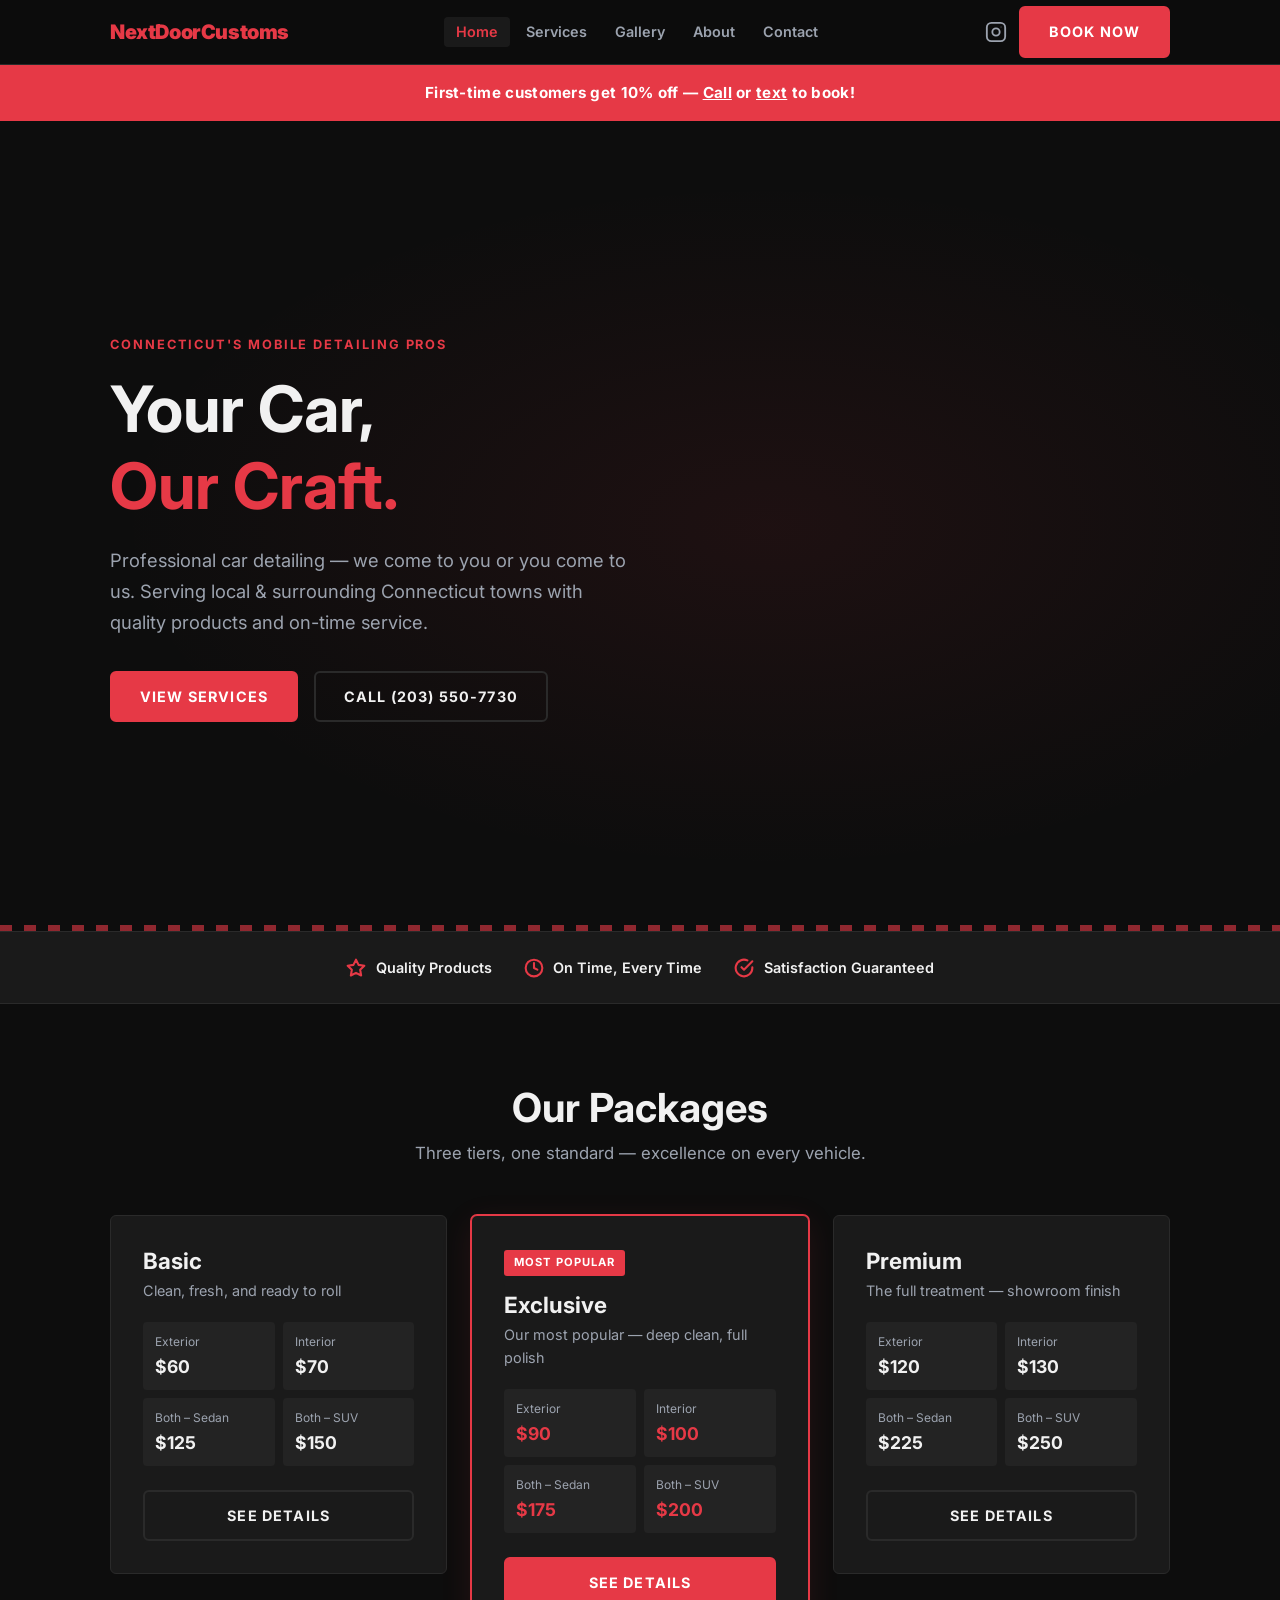
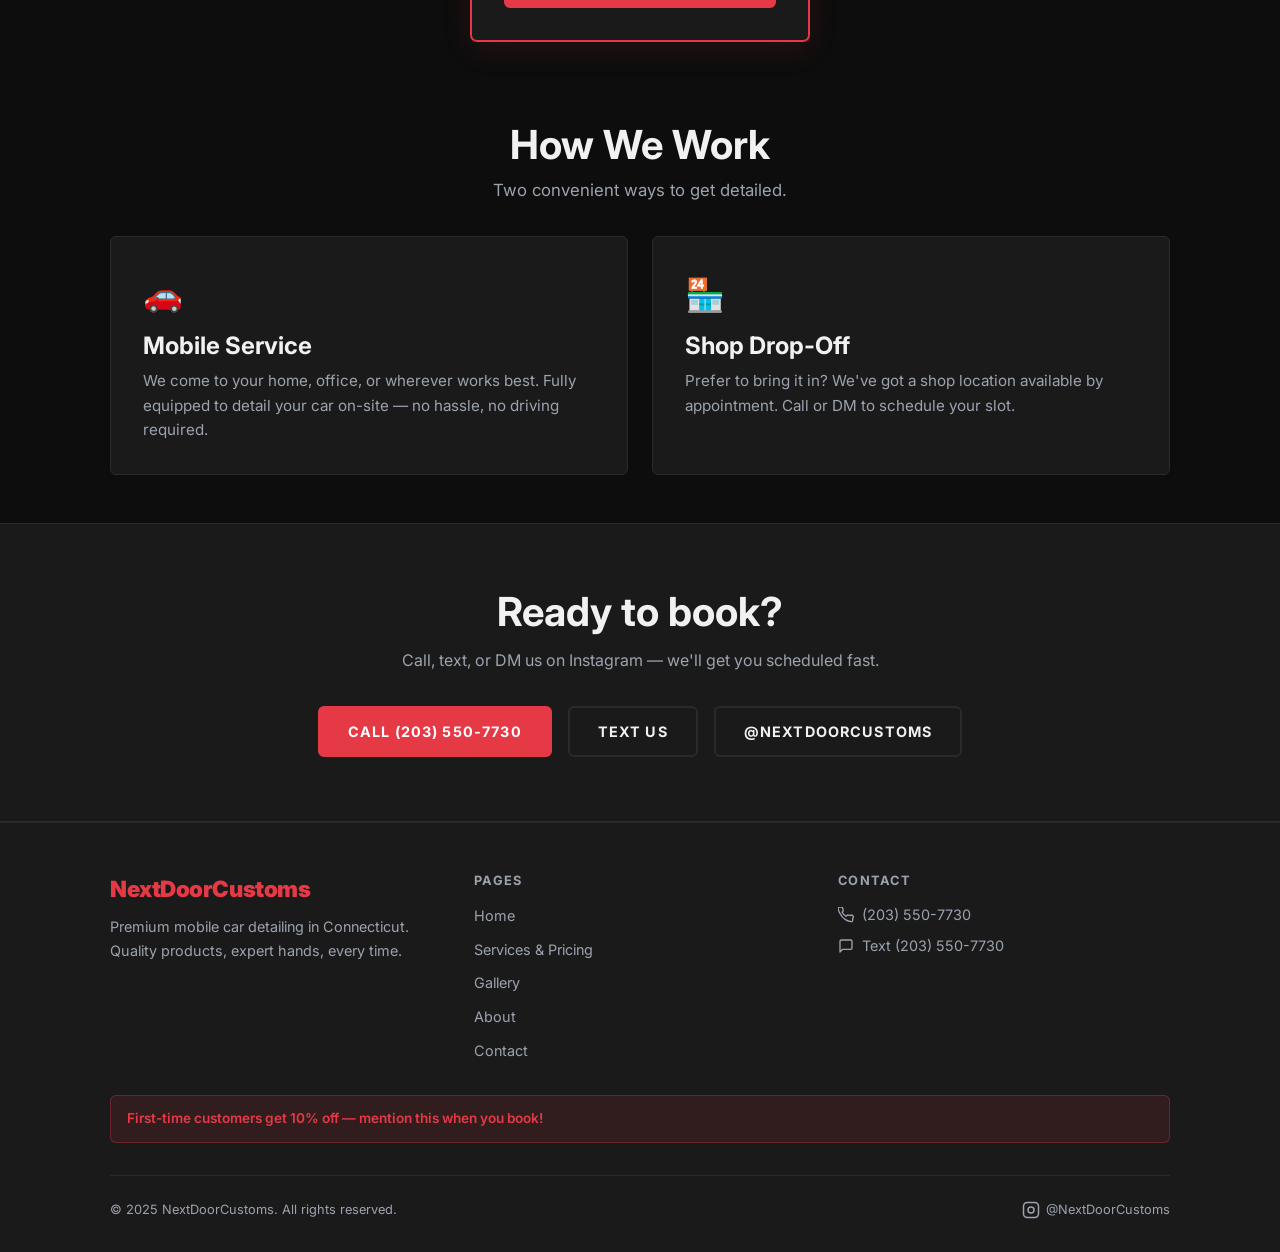
==== index.html @ 8de538e8 "Initial commit" ====
<!DOCTYPE html>
<html lang="en">
<head>
  <meta charset="UTF-8">
  <meta name="viewport" content="width=device-width, initial-scale=1.0">
  <title>NextDoorCustoms — Premium Car Detailing CT</title>
  <meta name="description" content="NextDoorCustoms — Premium mobile car detailing in Connecticut. Basic, Exclusive & Premium packages. First-time customers get 10% off. Call or text (203) 550-7730.">
  <meta property="og:title" content="NextDoorCustoms — Premium Car Detailing CT">
  <meta property="og:description" content="Mobile & shop detailing in CT. Quality products, on-time service. Book now — first-time customers get 10% off.">
  <meta property="og:type" content="website">
  <meta property="og:image" content="images/og-image.jpg">
  <meta name="twitter:card" content="summary_large_image">
  <link rel="canonical" href="https://nextdoorcustoms.com/">
  <link rel="stylesheet" href="css/styles.css">
</head>
<body>

  <!-- ===== HEADER ===== -->
  <header class="site-header">
    <div class="container">
      <nav class="nav" aria-label="Main navigation">
        <a href="index.html" class="nav-logo">NextDoorCustoms</a>
        <ul class="nav-links" role="list">
          <li><a href="index.html" class="active">Home</a></li>
          <li><a href="services.html">Services</a></li>
          <li><a href="gallery.html">Gallery</a></li>
          <li><a href="about.html">About</a></li>
          <li><a href="contact.html">Contact</a></li>
        </ul>
        <div class="nav-right">
          <a href="https://www.instagram.com/NextDoorCustoms" target="_blank" rel="noopener" class="nav-ig" aria-label="Instagram">
            <svg viewBox="0 0 24 24" fill="none" stroke="currentColor" stroke-width="2" stroke-linecap="round" stroke-linejoin="round" aria-hidden="true">
              <rect x="2" y="2" width="20" height="20" rx="5" ry="5"/><circle cx="12" cy="12" r="4"/>
              <circle cx="17.5" cy="6.5" r="0.5" fill="currentColor" stroke="none"/>
            </svg>
          </a>
          <a href="tel:2035507730" class="btn btn-primary">Book Now</a>
          <button class="nav-toggle" aria-expanded="false" aria-controls="mobile-nav" aria-label="Toggle menu">
            <span></span><span></span><span></span>
          </button>
        </div>
      </nav>
    </div>
    <nav id="mobile-nav" class="nav-mobile" aria-label="Mobile navigation">
      <a href="index.html" class="active">Home</a>
      <a href="services.html">Services</a>
      <a href="gallery.html">Gallery</a>
      <a href="about.html">About</a>
      <a href="contact.html">Contact</a>
      <a href="tel:2035507730" class="btn btn-primary">Call to Book</a>
      <a href="sms:2035507730" class="btn btn-outline">Text Us</a>
    </nav>
  </header>

  <!-- ===== PROMO BANNER ===== -->
  <div class="promo-banner" role="banner" aria-label="Promotion">
    First-time customers get <strong>10% off</strong> — <a href="tel:2035507730">Call</a> or <a href="sms:2035507730">text</a> to book!
  </div>

  <main>

    <!-- ===== HERO ===== -->
    <section class="hero" aria-labelledby="hero-heading">
      <div class="hero-bg" aria-hidden="true"></div>
      <div class="container">
        <div class="hero-content">
          <span class="hero-eyebrow">Connecticut's Mobile Detailing Pros</span>
          <h1 id="hero-heading">Your Car,<br><span class="accent">Our Craft.</span></h1>
          <p class="hero-sub">
            Professional car detailing — we come to you or you come to us.
            Serving local & surrounding Connecticut towns with quality products and on-time service.
          </p>
          <div class="hero-ctas">
            <a href="services.html" class="btn btn-primary">View Services</a>
            <a href="tel:2035507730" class="btn btn-outline">Call (203) 550-7730</a>
          </div>
        </div>
      </div>
      <div class="hero-checker" aria-hidden="true"></div>
    </section>

    <!-- ===== TRUST BADGES ===== -->
    <div class="trust-strip">
      <div class="container">
        <ul class="trust-list" role="list">
          <li class="trust-item">
            <svg width="20" height="20" viewBox="0 0 24 24" fill="none" stroke="currentColor" stroke-width="2.5" stroke-linecap="round" stroke-linejoin="round" aria-hidden="true"><path d="M12 2l3.09 6.26L22 9.27l-5 4.87 1.18 6.88L12 17.77l-6.18 3.25L7 14.14 2 9.27l6.91-1.01L12 2z"/></svg>
            Quality Products
          </li>
          <li class="trust-item">
            <svg width="20" height="20" viewBox="0 0 24 24" fill="none" stroke="currentColor" stroke-width="2.5" stroke-linecap="round" stroke-linejoin="round" aria-hidden="true"><circle cx="12" cy="12" r="10"/><polyline points="12 6 12 12 16 14"/></svg>
            On Time, Every Time
          </li>
          <li class="trust-item">
            <svg width="20" height="20" viewBox="0 0 24 24" fill="none" stroke="currentColor" stroke-width="2.5" stroke-linecap="round" stroke-linejoin="round" aria-hidden="true"><path d="M22 11.08V12a10 10 0 1 1-5.93-9.14"/><polyline points="22 4 12 14.01 9 11.01"/></svg>
            Satisfaction Guaranteed
          </li>
        </ul>
      </div>
    </div>

    <!-- ===== SERVICES TEASER ===== -->
    <section class="section" aria-labelledby="packages-heading">
      <div class="container">
        <div class="text-center">
          <h2 class="section-title" id="packages-heading">Our Packages</h2>
          <p class="section-subtitle">Three tiers, one standard — excellence on every vehicle.</p>
        </div>
        <div class="packages-grid">

          <!-- Basic -->
          <article class="package-card" aria-label="Basic package">
            <h3 class="package-name">Basic</h3>
            <p class="package-tagline">Clean, fresh, and ready to roll</p>
            <div class="package-price-grid">
              <div class="price-item"><div class="price-label">Exterior</div><div class="price-value">$60</div></div>
              <div class="price-item"><div class="price-label">Interior</div><div class="price-value">$70</div></div>
              <div class="price-item"><div class="price-label">Both – Sedan</div><div class="price-value">$125</div></div>
              <div class="price-item"><div class="price-label">Both – SUV</div><div class="price-value">$150</div></div>
            </div>
            <a href="services.html" class="btn btn-outline" style="width:100%;text-align:center;">See Details</a>
          </article>

          <!-- Exclusive (featured) -->
          <article class="package-card featured" aria-label="Exclusive package — most popular">
            <span class="package-badge">Most Popular</span>
            <h3 class="package-name">Exclusive</h3>
            <p class="package-tagline">Our most popular — deep clean, full polish</p>
            <div class="package-price-grid">
              <div class="price-item"><div class="price-label">Exterior</div><div class="price-value accent">$90</div></div>
              <div class="price-item"><div class="price-label">Interior</div><div class="price-value accent">$100</div></div>
              <div class="price-item"><div class="price-label">Both – Sedan</div><div class="price-value accent">$175</div></div>
              <div class="price-item"><div class="price-label">Both – SUV</div><div class="price-value accent">$200</div></div>
            </div>
            <a href="services.html" class="btn btn-primary" style="width:100%;text-align:center;">See Details</a>
          </article>

          <!-- Premium -->
          <article class="package-card" aria-label="Premium package">
            <h3 class="package-name">Premium</h3>
            <p class="package-tagline">The full treatment — showroom finish</p>
            <div class="package-price-grid">
              <div class="price-item"><div class="price-label">Exterior</div><div class="price-value">$120</div></div>
              <div class="price-item"><div class="price-label">Interior</div><div class="price-value">$130</div></div>
              <div class="price-item"><div class="price-label">Both – Sedan</div><div class="price-value">$225</div></div>
              <div class="price-item"><div class="price-label">Both – SUV</div><div class="price-value">$250</div></div>
            </div>
            <a href="services.html" class="btn btn-outline" style="width:100%;text-align:center;">See Details</a>
          </article>

        </div>
      </div>
    </section>

    <!-- ===== SERVICE OPTIONS ===== -->
    <section class="section section--sm" style="padding-top:0" aria-labelledby="how-heading">
      <div class="container">
        <div class="text-center" style="margin-bottom:2rem">
          <h2 class="section-title" id="how-heading">How We Work</h2>
          <p class="section-subtitle" style="margin-bottom:0">Two convenient ways to get detailed.</p>
        </div>
        <div class="options-grid">
          <div class="option-card">
            <div class="option-icon" aria-hidden="true">🚗</div>
            <h3>Mobile Service</h3>
            <p>We come to your home, office, or wherever works best. Fully equipped to detail your car on-site — no hassle, no driving required.</p>
          </div>
          <div class="option-card">
            <div class="option-icon" aria-hidden="true">🏪</div>
            <h3>Shop Drop-Off</h3>
            <p>Prefer to bring it in? We've got a shop location available by appointment. Call or DM to schedule your slot.</p>
          </div>
        </div>
      </div>
    </section>

    <!-- ===== CTA ===== -->
    <section class="cta-section" aria-labelledby="cta-heading">
      <div class="container">
        <h2 id="cta-heading">Ready to book?</h2>
        <p>Call, text, or DM us on Instagram — we'll get you scheduled fast.</p>
        <div class="cta-buttons">
          <a href="tel:2035507730" class="btn btn-primary">Call (203) 550-7730</a>
          <a href="sms:2035507730" class="btn btn-outline">Text Us</a>
          <a href="https://www.instagram.com/NextDoorCustoms" target="_blank" rel="noopener" class="btn btn-outline">@NextDoorCustoms</a>
        </div>
      </div>
    </section>

  </main>

  <!-- ===== FOOTER ===== -->
  <footer class="site-footer">
    <div class="container">
      <div class="footer-grid">
        <div class="footer-brand">
          <div class="nav-logo">NextDoorCustoms</div>
          <p>Premium mobile car detailing in Connecticut. Quality products, expert hands, every time.</p>
        </div>
        <div>
          <p class="footer-heading">Pages</p>
          <ul class="footer-links" role="list">
            <li><a href="index.html">Home</a></li>
            <li><a href="services.html">Services & Pricing</a></li>
            <li><a href="gallery.html">Gallery</a></li>
            <li><a href="about.html">About</a></li>
            <li><a href="contact.html">Contact</a></li>
          </ul>
        </div>
        <div>
          <p class="footer-heading">Contact</p>
          <div class="footer-contact-item">
            <svg width="16" height="16" viewBox="0 0 24 24" fill="none" stroke="currentColor" stroke-width="2" stroke-linecap="round" stroke-linejoin="round" aria-hidden="true"><path d="M22 16.92v3a2 2 0 01-2.18 2 19.79 19.79 0 01-8.63-3.07A19.5 19.5 0 013.07 9.81a19.79 19.79 0 01-3.07-8.63A2 2 0 012 0h3a2 2 0 012 1.72c.127.96.361 1.903.7 2.81a2 2 0 01-.45 2.11L6.09 7.91a16 16 0 006 6l1.27-1.27a2 2 0 012.11-.45c.907.339 1.85.573 2.81.7A2 2 0 0122 16.92z"/></svg>
            <a href="tel:2035507730">(203) 550-7730</a>
          </div>
          <div class="footer-contact-item">
            <svg width="16" height="16" viewBox="0 0 24 24" fill="none" stroke="currentColor" stroke-width="2" stroke-linecap="round" stroke-linejoin="round" aria-hidden="true"><path d="M21 15a2 2 0 01-2 2H7l-4 4V5a2 2 0 012-2h14a2 2 0 012 2z"/></svg>
            <a href="sms:2035507730">Text (203) 550-7730</a>
          </div>
        </div>
      </div>
      <div class="footer-promo" role="note">
        First-time customers get 10% off — mention this when you book!
      </div>
      <div class="footer-bottom">
        <span>&copy; 2025 NextDoorCustoms. All rights reserved.</span>
        <a href="https://www.instagram.com/NextDoorCustoms" target="_blank" rel="noopener" class="footer-ig" aria-label="Instagram @NextDoorCustoms">
          <svg viewBox="0 0 24 24" fill="none" stroke="currentColor" stroke-width="2" stroke-linecap="round" stroke-linejoin="round" aria-hidden="true">
            <rect x="2" y="2" width="20" height="20" rx="5" ry="5"/><circle cx="12" cy="12" r="4"/>
            <circle cx="17.5" cy="6.5" r="0.5" fill="currentColor" stroke="none"/>
          </svg>
          @NextDoorCustoms
        </a>
      </div>
    </div>
  </footer>

  <script src="js/main.js"></script>
</body>
</html>
---- css/styles.css ----
/* ============================================================
   NextDoorCustoms — styles.css
   ============================================================ */

/* --- Google Fonts --- */
@import url('https://fonts.googleapis.com/css2?family=Inter:wght@400;600;700;900&display=swap');

/* --- Design Tokens --- */
:root {
  --bg: #0D0D0D;
  --bg-card: #1A1A1A;
  --bg-card-hover: #222222;
  --accent: #E63946;
  --accent-hover: #C1121F;
  --text: #F1F1F1;
  --text-muted: #9CA3AF;
  --border: #2A2A2A;
  --radius: 6px;
  --max-width: 1100px;
  --transition: 0.2s ease;
}

/* --- Reset --- */
*, *::before, *::after { box-sizing: border-box; margin: 0; padding: 0; }
html { scroll-behavior: smooth; }
body {
  font-family: 'Inter', sans-serif;
  background: var(--bg);
  color: var(--text);
  font-size: 16px;
  line-height: 1.6;
  min-height: 100vh;
}
img { display: block; max-width: 100%; height: auto; }
a { color: inherit; text-decoration: none; }
ul { list-style: none; }

/* --- Layout Utilities --- */
.container {
  width: 100%;
  max-width: var(--max-width);
  margin: 0 auto;
  padding: 0 1.25rem;
}
.section { padding: 5rem 0; }
.section--sm { padding: 3rem 0; }
.text-center { text-align: center; }
.text-muted { color: var(--text-muted); }

/* --- Typography --- */
h1, h2, h3, h4 { font-weight: 700; line-height: 1.2; }
h1 { font-size: clamp(2.2rem, 6vw, 4rem); }
h2 { font-size: clamp(1.6rem, 4vw, 2.5rem); }
h3 { font-size: clamp(1.2rem, 3vw, 1.5rem); }
.section-title {
  font-size: clamp(1.6rem, 4vw, 2.5rem);
  margin-bottom: 0.5rem;
}
.section-subtitle {
  color: var(--text-muted);
  font-size: 1.05rem;
  margin-bottom: 3rem;
}

/* --- Accent --- */
.accent { color: var(--accent); }

/* --- Buttons --- */
.btn {
  display: inline-block;
  padding: 0.75rem 1.75rem;
  font-size: 0.9rem;
  font-weight: 700;
  letter-spacing: 0.08em;
  text-transform: uppercase;
  border-radius: var(--radius);
  border: 2px solid transparent;
  cursor: pointer;
  transition: background var(--transition), color var(--transition), border-color var(--transition);
  white-space: nowrap;
}
.btn-primary {
  background: var(--accent);
  color: #fff;
  border-color: var(--accent);
}
.btn-primary:hover, .btn-primary:focus {
  background: var(--accent-hover);
  border-color: var(--accent-hover);
}
.btn-outline {
  background: transparent;
  color: var(--text);
  border-color: var(--border);
}
.btn-outline:hover, .btn-outline:focus {
  border-color: var(--accent);
  color: var(--accent);
}

/* --- Card --- */
.card {
  background: var(--bg-card);
  border: 1px solid var(--border);
  border-radius: var(--radius);
  padding: 2rem;
  transition: transform var(--transition), border-color var(--transition);
}
.card:hover { transform: translateY(-4px); border-color: #3a3a3a; }

/* ============================================================
   HEADER / NAV
   ============================================================ */
.site-header {
  position: sticky;
  top: 0;
  z-index: 100;
  background: rgba(13, 13, 13, 0.95);
  backdrop-filter: blur(8px);
  border-bottom: 1px solid var(--border);
}
.nav {
  display: flex;
  align-items: center;
  justify-content: space-between;
  height: 64px;
  gap: 1rem;
}
.nav-logo {
  font-size: 1.25rem;
  font-weight: 900;
  color: var(--accent);
  letter-spacing: -0.02em;
  flex-shrink: 0;
}
.nav-links {
  display: flex;
  align-items: center;
  gap: 0.25rem;
}
.nav-links a {
  padding: 0.4rem 0.75rem;
  font-size: 0.9rem;
  font-weight: 600;
  color: var(--text-muted);
  border-radius: 4px;
  transition: color var(--transition), background var(--transition);
}
.nav-links a:hover,
.nav-links a.active {
  color: var(--text);
  background: var(--bg-card);
}
.nav-links a.active { color: var(--accent); }
.nav-right {
  display: flex;
  align-items: center;
  gap: 0.75rem;
  flex-shrink: 0;
}
.nav-ig {
  display: flex;
  align-items: center;
  color: var(--text-muted);
  transition: color var(--transition);
}
.nav-ig:hover { color: var(--accent); }
.nav-ig svg { width: 22px; height: 22px; }

/* Hamburger */
.nav-toggle {
  display: none;
  background: none;
  border: none;
  cursor: pointer;
  padding: 0.25rem;
  color: var(--text);
}
.nav-toggle span {
  display: block;
  width: 24px;
  height: 2px;
  background: currentColor;
  margin: 5px 0;
  transition: transform var(--transition), opacity var(--transition);
}
.nav-toggle[aria-expanded="true"] span:nth-child(1) { transform: translateY(7px) rotate(45deg); }
.nav-toggle[aria-expanded="true"] span:nth-child(2) { opacity: 0; }
.nav-toggle[aria-expanded="true"] span:nth-child(3) { transform: translateY(-7px) rotate(-45deg); }

/* Mobile Nav */
.nav-mobile {
  display: none;
  flex-direction: column;
  gap: 0.25rem;
  padding: 1rem 1.25rem 1.5rem;
  border-top: 1px solid var(--border);
  background: var(--bg);
}
.nav-mobile.open { display: flex; }
.nav-mobile a {
  padding: 0.6rem 0.75rem;
  font-size: 1rem;
  font-weight: 600;
  color: var(--text-muted);
  border-radius: 4px;
}
.nav-mobile a:hover,
.nav-mobile a.active { color: var(--accent); }
.nav-mobile .btn { width: 100%; text-align: center; margin-top: 0.5rem; }

@media (max-width: 720px) {
  .nav-links { display: none; }
  .nav-toggle { display: block; }
}

/* ============================================================
   FOOTER
   ============================================================ */
.site-footer {
  background: var(--bg-card);
  border-top: 1px solid var(--border);
  padding: 3rem 0 2rem;
}
.footer-grid {
  display: grid;
  grid-template-columns: repeat(auto-fit, minmax(200px, 1fr));
  gap: 2rem;
  margin-bottom: 2rem;
}
.footer-brand .nav-logo { font-size: 1.4rem; margin-bottom: 0.5rem; }
.footer-brand p { color: var(--text-muted); font-size: 0.9rem; line-height: 1.7; }
.footer-heading {
  font-size: 0.8rem;
  font-weight: 700;
  letter-spacing: 0.1em;
  text-transform: uppercase;
  color: var(--text-muted);
  margin-bottom: 0.75rem;
}
.footer-links { display: flex; flex-direction: column; gap: 0.5rem; }
.footer-links a {
  color: var(--text-muted);
  font-size: 0.9rem;
  transition: color var(--transition);
}
.footer-links a:hover { color: var(--accent); }
.footer-contact-item {
  display: flex;
  align-items: center;
  gap: 0.5rem;
  color: var(--text-muted);
  font-size: 0.9rem;
  margin-bottom: 0.5rem;
}
.footer-contact-item a {
  color: var(--text-muted);
  transition: color var(--transition);
}
.footer-contact-item a:hover { color: var(--accent); }
.footer-promo {
  background: rgba(230, 57, 70, 0.12);
  border: 1px solid rgba(230, 57, 70, 0.3);
  border-radius: var(--radius);
  padding: 0.75rem 1rem;
  font-size: 0.85rem;
  color: var(--accent);
  font-weight: 600;
  margin-bottom: 2rem;
}
.footer-bottom {
  border-top: 1px solid var(--border);
  padding-top: 1.5rem;
  display: flex;
  align-items: center;
  justify-content: space-between;
  flex-wrap: wrap;
  gap: 0.5rem;
  font-size: 0.8rem;
  color: var(--text-muted);
}
.footer-ig {
  display: flex;
  align-items: center;
  gap: 0.4rem;
  color: var(--text-muted);
  transition: color var(--transition);
}
.footer-ig:hover { color: var(--accent); }
.footer-ig svg { width: 18px; height: 18px; }

/* ============================================================
   HERO
   ============================================================ */
.hero {
  position: relative;
  min-height: 90vh;
  display: flex;
  align-items: center;
  overflow: hidden;
  padding: 5rem 0;
}
.hero-bg {
  position: absolute;
  inset: 0;
  background: radial-gradient(ellipse at 60% 50%, rgba(230, 57, 70, 0.08) 0%, transparent 60%);
  pointer-events: none;
}
.hero-checker {
  position: absolute;
  bottom: 0;
  left: 0;
  right: 0;
  height: 6px;
  background: repeating-linear-gradient(
    90deg,
    var(--accent) 0px,
    var(--accent) 12px,
    transparent 12px,
    transparent 24px
  );
  opacity: 0.6;
}
.hero-content { position: relative; max-width: 680px; }
.hero-eyebrow {
  display: inline-block;
  font-size: 0.8rem;
  font-weight: 700;
  letter-spacing: 0.15em;
  text-transform: uppercase;
  color: var(--accent);
  margin-bottom: 1rem;
}
.hero h1 { margin-bottom: 1.25rem; }
.hero-sub {
  font-size: 1.15rem;
  color: var(--text-muted);
  margin-bottom: 2rem;
  line-height: 1.7;
  max-width: 520px;
}
.hero-ctas { display: flex; gap: 1rem; flex-wrap: wrap; }

/* ============================================================
   TRUST BADGES
   ============================================================ */
.trust-strip {
  background: var(--bg-card);
  border-top: 1px solid var(--border);
  border-bottom: 1px solid var(--border);
  padding: 1.5rem 0;
}
.trust-list {
  display: flex;
  align-items: center;
  justify-content: center;
  flex-wrap: wrap;
  gap: 2rem;
}
.trust-item {
  display: flex;
  align-items: center;
  gap: 0.6rem;
  font-weight: 600;
  font-size: 0.9rem;
}
.trust-item svg { color: var(--accent); flex-shrink: 0; }

/* ============================================================
   PROMO BANNER
   ============================================================ */
.promo-banner {
  background: var(--accent);
  color: #fff;
  text-align: center;
  padding: 1rem;
  font-weight: 700;
  font-size: 0.95rem;
  letter-spacing: 0.02em;
}
.promo-banner a {
  text-decoration: underline;
  color: #fff;
}

/* ============================================================
   SERVICE CARDS GRID (home teaser + services page)
   ============================================================ */
.packages-grid {
  display: grid;
  grid-template-columns: repeat(auto-fit, minmax(280px, 1fr));
  gap: 1.5rem;
  align-items: start;
}
.package-card {
  background: var(--bg-card);
  border: 1px solid var(--border);
  border-radius: var(--radius);
  padding: 2rem;
  position: relative;
  transition: transform var(--transition), border-color var(--transition);
}
.package-card:hover { transform: translateY(-4px); border-color: #3a3a3a; }
.package-card.featured {
  border-color: var(--accent);
  box-shadow: 0 0 0 1px var(--accent), 0 8px 32px rgba(230, 57, 70, 0.12);
}
.package-badge {
  display: inline-block;
  background: var(--accent);
  color: #fff;
  font-size: 0.7rem;
  font-weight: 700;
  letter-spacing: 0.1em;
  text-transform: uppercase;
  padding: 0.25rem 0.6rem;
  border-radius: 3px;
  margin-bottom: 1rem;
}
.package-name {
  font-size: 1.4rem;
  font-weight: 700;
  margin-bottom: 0.25rem;
}
.package-tagline { color: var(--text-muted); font-size: 0.9rem; margin-bottom: 1.25rem; }
.package-price-grid {
  display: grid;
  grid-template-columns: 1fr 1fr;
  gap: 0.5rem;
  margin-bottom: 1.5rem;
}
.price-item { background: rgba(255,255,255,0.04); border-radius: 4px; padding: 0.6rem 0.75rem; }
.price-label { font-size: 0.75rem; color: var(--text-muted); margin-bottom: 0.1rem; }
.price-value { font-size: 1.1rem; font-weight: 700; }
.price-value.accent { color: var(--accent); }
.package-divider { border: none; border-top: 1px solid var(--border); margin: 1.25rem 0; }
.package-includes-label {
  font-size: 0.75rem;
  font-weight: 700;
  letter-spacing: 0.1em;
  text-transform: uppercase;
  color: var(--text-muted);
  margin-bottom: 0.75rem;
}
.package-includes li {
  display: flex;
  align-items: flex-start;
  gap: 0.5rem;
  font-size: 0.88rem;
  color: var(--text-muted);
  margin-bottom: 0.4rem;
}
.package-includes li::before {
  content: '✓';
  color: var(--accent);
  font-weight: 700;
  flex-shrink: 0;
  margin-top: 0.05rem;
}

/* ============================================================
   ADDONS
   ============================================================ */
.addons-grid {
  display: grid;
  grid-template-columns: repeat(auto-fit, minmax(200px, 1fr));
  gap: 1rem;
}
.addon-item {
  background: var(--bg-card);
  border: 1px solid var(--border);
  border-radius: var(--radius);
  padding: 1.25rem 1.5rem;
  display: flex;
  justify-content: space-between;
  align-items: center;
  gap: 1rem;
}
.addon-name { font-weight: 600; font-size: 0.95rem; }
.addon-price { color: var(--accent); font-weight: 700; white-space: nowrap; }

/* ============================================================
   SERVICE OPTIONS (mobile vs shop)
   ============================================================ */
.options-grid {
  display: grid;
  grid-template-columns: 1fr 1fr;
  gap: 1.5rem;
}
@media (max-width: 600px) { .options-grid { grid-template-columns: 1fr; } }
.option-card {
  background: var(--bg-card);
  border: 1px solid var(--border);
  border-radius: var(--radius);
  padding: 2rem;
}
.option-icon { font-size: 2rem; margin-bottom: 0.75rem; }
.option-card h3 { margin-bottom: 0.5rem; }
.option-card p { color: var(--text-muted); font-size: 0.95rem; }

/* ============================================================
   GALLERY
   ============================================================ */
.gallery-grid {
  display: grid;
  grid-template-columns: repeat(auto-fill, minmax(280px, 1fr));
  gap: 1.5rem;
}
.gallery-pair { display: contents; }
.gallery-slot {
  position: relative;
  border-radius: var(--radius);
  overflow: hidden;
  border: 1px solid var(--border);
  aspect-ratio: 4/3;
  background: var(--bg-card);
}
.gallery-slot img { width: 100%; height: 100%; object-fit: cover; }
.gallery-label {
  position: absolute;
  top: 0.75rem;
  left: 0.75rem;
  font-size: 0.7rem;
  font-weight: 700;
  letter-spacing: 0.1em;
  text-transform: uppercase;
  padding: 0.25rem 0.6rem;
  border-radius: 3px;
}
.gallery-label.before { background: #333; color: var(--text-muted); }
.gallery-label.after { background: var(--accent); color: #fff; }

/* ============================================================
   ABOUT
   ============================================================ */
.about-grid {
  display: grid;
  grid-template-columns: 1fr 1fr;
  gap: 4rem;
  align-items: center;
}
@media (max-width: 700px) { .about-grid { grid-template-columns: 1fr; gap: 2rem; } }
.about-body p {
  color: var(--text-muted);
  line-height: 1.8;
  margin-bottom: 1rem;
}
.about-stats {
  display: grid;
  grid-template-columns: 1fr 1fr;
  gap: 1rem;
}
.stat-card {
  background: var(--bg-card);
  border: 1px solid var(--border);
  border-radius: var(--radius);
  padding: 1.5rem;
  text-align: center;
}
.stat-number { font-size: 2rem; font-weight: 900; color: var(--accent); }
.stat-label { color: var(--text-muted); font-size: 0.85rem; margin-top: 0.25rem; }

/* ============================================================
   CONTACT
   ============================================================ */
.contact-grid {
  display: grid;
  grid-template-columns: 1fr 1.4fr;
  gap: 4rem;
  align-items: start;
}
@media (max-width: 750px) { .contact-grid { grid-template-columns: 1fr; gap: 2.5rem; } }
.contact-method {
  display: flex;
  align-items: center;
  gap: 1rem;
  padding: 1rem;
  background: var(--bg-card);
  border: 1px solid var(--border);
  border-radius: var(--radius);
  margin-bottom: 0.75rem;
  transition: border-color var(--transition);
  text-decoration: none;
  color: inherit;
}
.contact-method:hover { border-color: var(--accent); }
.contact-method-icon {
  width: 42px;
  height: 42px;
  background: rgba(230, 57, 70, 0.12);
  border-radius: 8px;
  display: flex;
  align-items: center;
  justify-content: center;
  flex-shrink: 0;
}
.contact-method-icon svg { color: var(--accent); }
.contact-method-label { font-size: 0.75rem; color: var(--text-muted); margin-bottom: 0.1rem; }
.contact-method-value { font-weight: 600; font-size: 1rem; }

/* Contact Form */
.contact-form { display: flex; flex-direction: column; gap: 1rem; }
.form-group { display: flex; flex-direction: column; gap: 0.4rem; }
.form-row { display: grid; grid-template-columns: 1fr 1fr; gap: 1rem; }
@media (max-width: 480px) { .form-row { grid-template-columns: 1fr; } }
label { font-size: 0.85rem; font-weight: 600; color: var(--text-muted); }
input, select, textarea {
  background: var(--bg-card);
  border: 1px solid var(--border);
  border-radius: var(--radius);
  color: var(--text);
  font-family: inherit;
  font-size: 0.95rem;
  padding: 0.7rem 0.9rem;
  width: 100%;
  transition: border-color var(--transition);
  outline: none;
  appearance: none;
}
input:focus, select:focus, textarea:focus { border-color: var(--accent); }
select { cursor: pointer; }
textarea { resize: vertical; min-height: 130px; }
input::placeholder, textarea::placeholder { color: #555; }

/* ============================================================
   PAGE HERO (inner pages)
   ============================================================ */
.page-hero {
  padding: 4rem 0 3rem;
  border-bottom: 1px solid var(--border);
}
.page-hero h1 { margin-bottom: 0.5rem; }
.page-hero p { color: var(--text-muted); font-size: 1.05rem; }

/* ============================================================
   CTA SECTION
   ============================================================ */
.cta-section {
  background: var(--bg-card);
  border-top: 1px solid var(--border);
  border-bottom: 1px solid var(--border);
  text-align: center;
  padding: 4rem 0;
}
.cta-section h2 { margin-bottom: 0.75rem; }
.cta-section p { color: var(--text-muted); margin-bottom: 2rem; }
.cta-buttons { display: flex; justify-content: center; gap: 1rem; flex-wrap: wrap; }

/* ============================================================
   RESPONSIVE TWEAKS
   ============================================================ */
@media (max-width: 600px) {
  .section { padding: 3.5rem 0; }
  .packages-grid { grid-template-columns: 1fr; }
  .hero-ctas { flex-direction: column; }
  .hero-ctas .btn { text-align: center; }
}
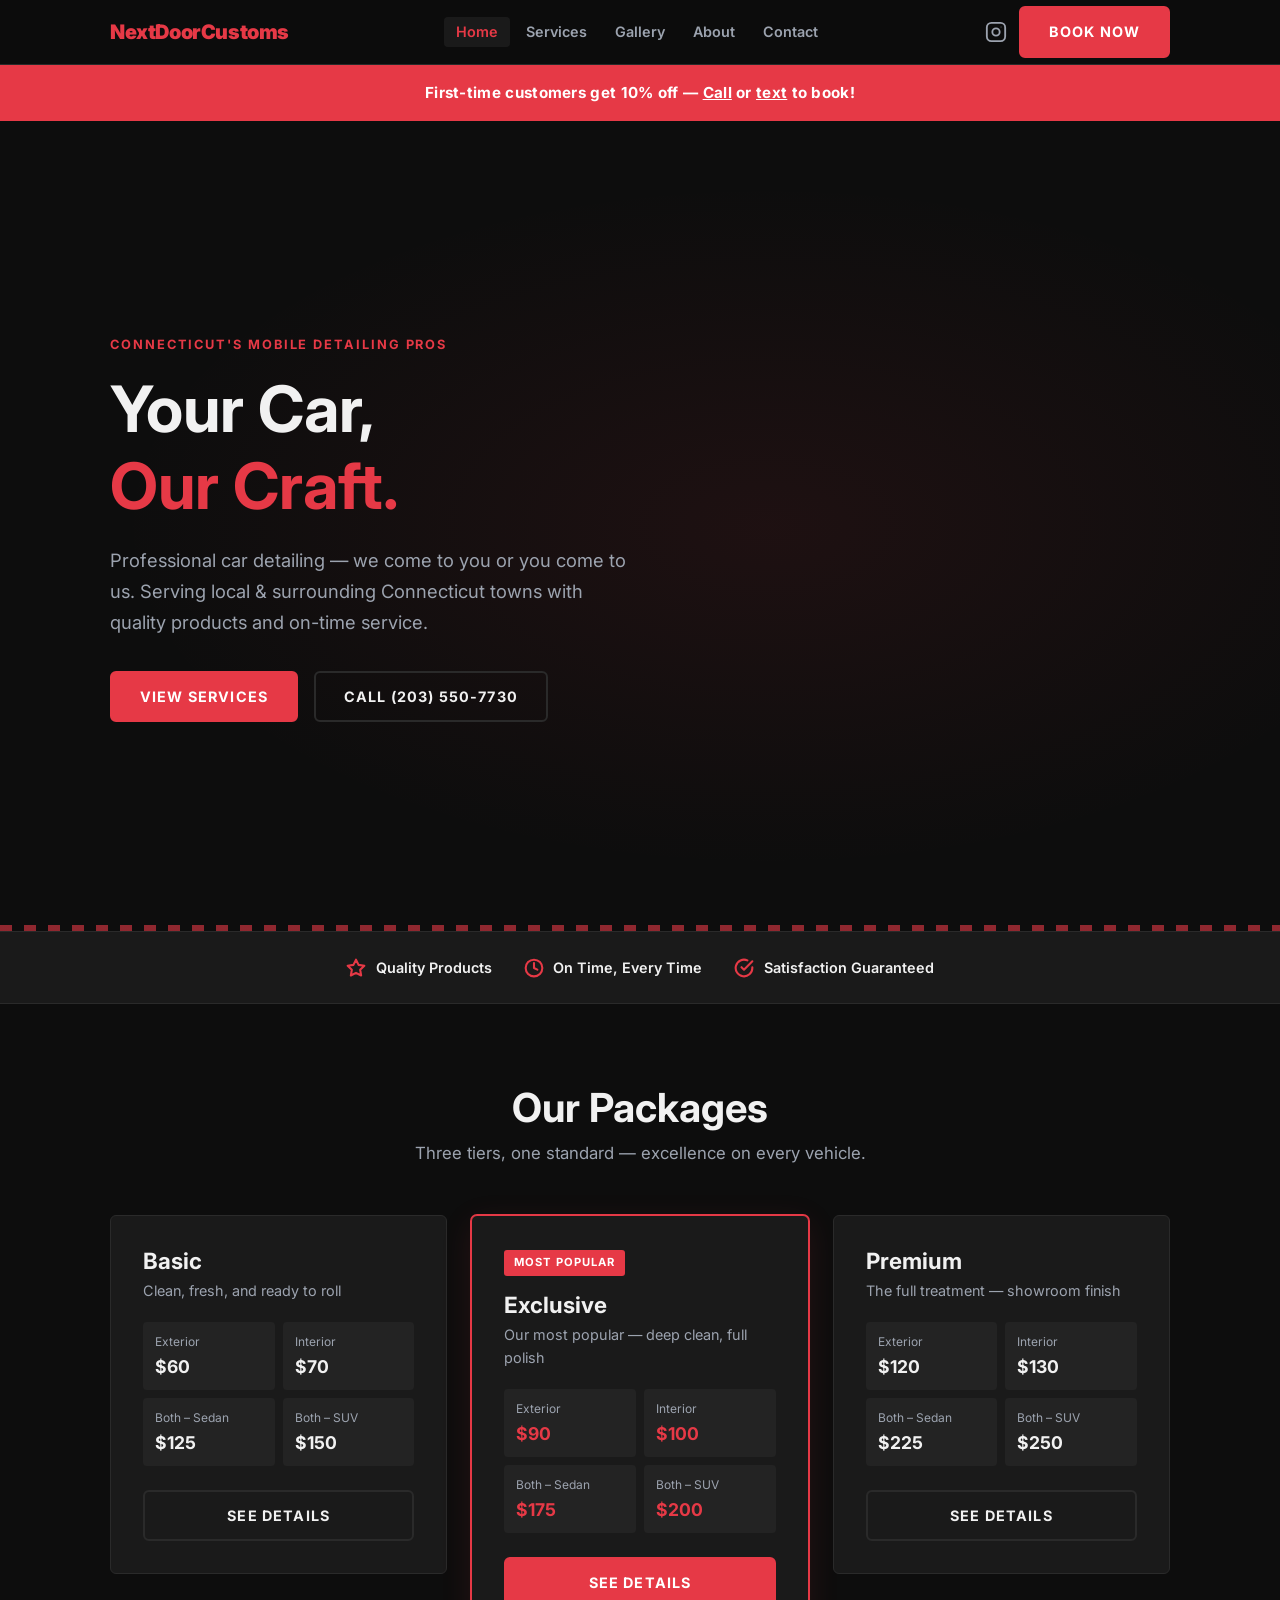
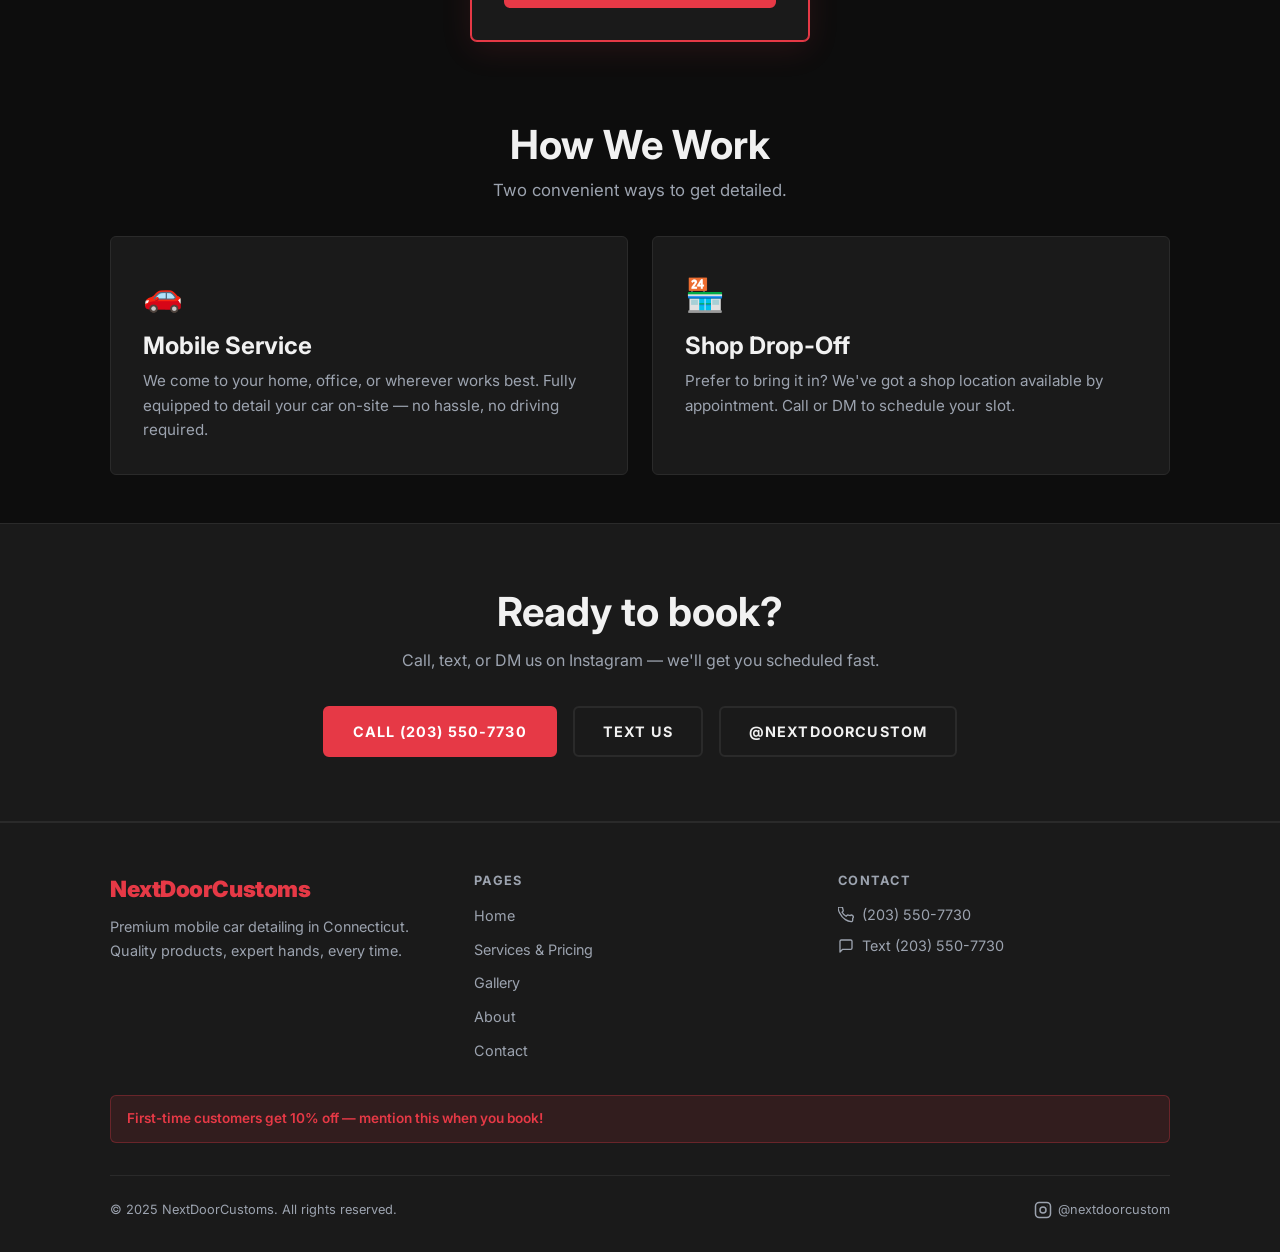
==== commit 88fba18b: "Fixing nextdoorcustoms ig tab" ====
--- a/index.html
+++ b/index.html
@@ -28,7 +28,7 @@
           <li><a href="contact.html">Contact</a></li>
         </ul>
         <div class="nav-right">
-          <a href="https://www.instagram.com/NextDoorCustoms" target="_blank" rel="noopener" class="nav-ig" aria-label="Instagram">
+          <a href="https://www.instagram.com/nextdoorcustom/" target="_blank" rel="noopener" class="nav-ig" aria-label="Instagram">
             <svg viewBox="0 0 24 24" fill="none" stroke="currentColor" stroke-width="2" stroke-linecap="round" stroke-linejoin="round" aria-hidden="true">
               <rect x="2" y="2" width="20" height="20" rx="5" ry="5"/><circle cx="12" cy="12" r="4"/>
               <circle cx="17.5" cy="6.5" r="0.5" fill="currentColor" stroke="none"/>
@@ -182,7 +182,7 @@
         <div class="cta-buttons">
           <a href="tel:2035507730" class="btn btn-primary">Call (203) 550-7730</a>
           <a href="sms:2035507730" class="btn btn-outline">Text Us</a>
-          <a href="https://www.instagram.com/NextDoorCustoms" target="_blank" rel="noopener" class="btn btn-outline">@NextDoorCustoms</a>
+          <a href="https://www.instagram.com/nextdoorcustom/" target="_blank" rel="noopener" class="btn btn-outline">@nextdoorcustom</a>
         </div>
       </div>
     </section>
@@ -224,12 +224,12 @@
       </div>
       <div class="footer-bottom">
         <span>&copy; 2025 NextDoorCustoms. All rights reserved.</span>
-        <a href="https://www.instagram.com/NextDoorCustoms" target="_blank" rel="noopener" class="footer-ig" aria-label="Instagram @NextDoorCustoms">
+        <a href="https://www.instagram.com/nextdoorcustom/" target="_blank" rel="noopener" class="footer-ig" aria-label="Instagram @nextdoorcustom">
           <svg viewBox="0 0 24 24" fill="none" stroke="currentColor" stroke-width="2" stroke-linecap="round" stroke-linejoin="round" aria-hidden="true">
             <rect x="2" y="2" width="20" height="20" rx="5" ry="5"/><circle cx="12" cy="12" r="4"/>
             <circle cx="17.5" cy="6.5" r="0.5" fill="currentColor" stroke="none"/>
           </svg>
-          @NextDoorCustoms
+          @nextdoorcustom
         </a>
       </div>
     </div>
